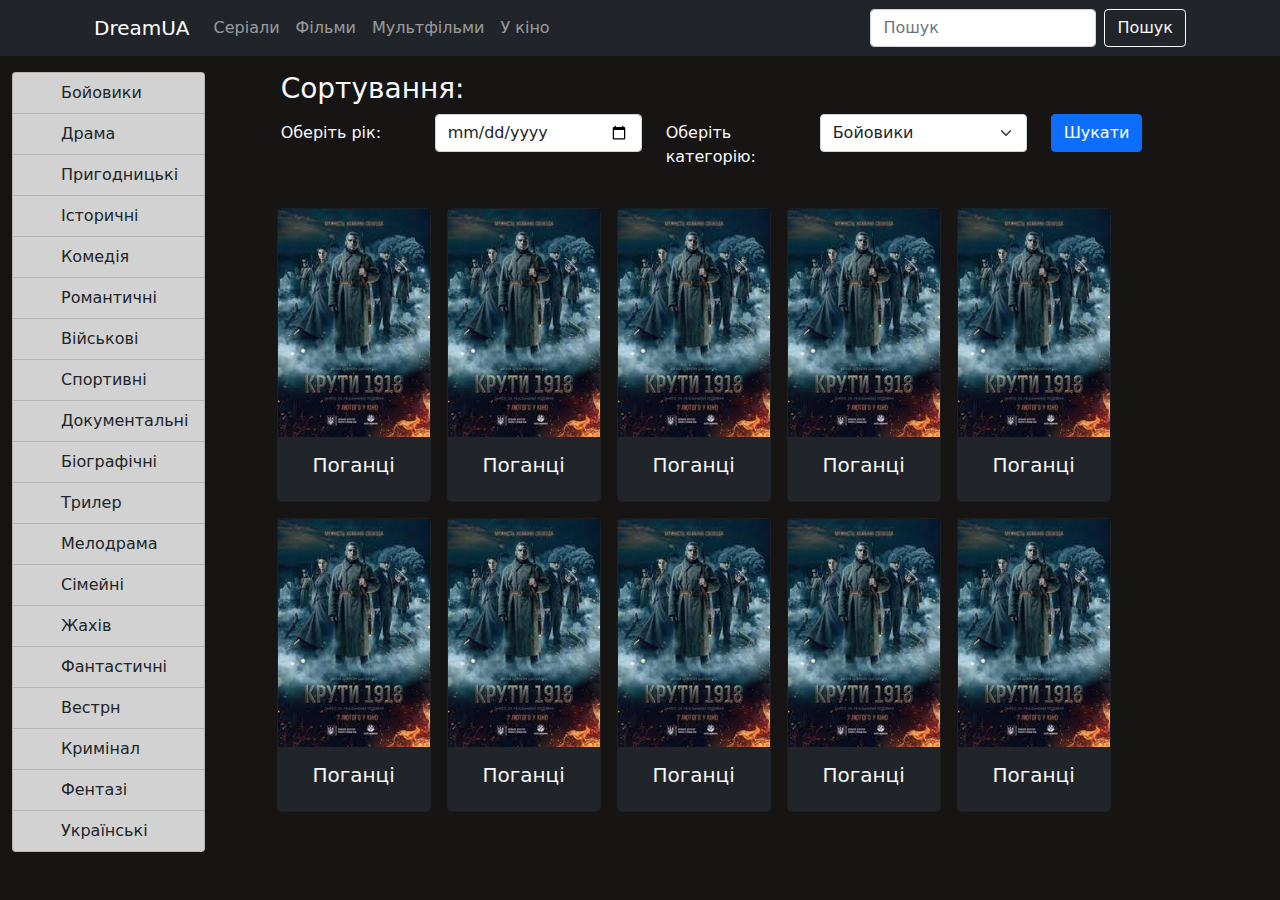
==== search.html @ 16dbdd91 "films site html" ====
<!DOCTYPE html>
<html lang="en">
<head>
  <meta charset="UTF-8">
  <link href="static/css/bootstrap.min.css" rel="stylesheet">
  <link href="static/css/main.css" rel="stylesheet">
  <script src="https://cdn.jsdelivr.net/npm/bootstrap@5.0.0-beta3/dist/js/bootstrap.bundle.min.js"
          integrity="sha384-JEW9xMcG8R+pH31jmWH6WWP0WintQrMb4s7ZOdauHnUtxwoG2vI5DkLtS3qm9Ekf"
          crossorigin="anonymous"></script>

  <title>Films</title>
</head>
<body>
<header class="bg-dark">
  <div class="container">
    <nav class="navbar navbar-expand-sm navbar-dark bg-dark">
      <div class="container">
        <a class="navbar-brand" href="index.html">DreamUA</a>
        <ul class="navbar-nav me-auto">
          <li class="nav-item">
            <a class="nav-link" href="search.html">Серіали</a>
          </li>
          <li class="nav-item">
            <a class="nav-link" href="search.html">Фільми</a>
          </li>
          <li class="nav-item">
            <a class="nav-link" href="search.html">Мультфільми</a>
          </li>
          <li class="nav-item">
            <a class="nav-link" href="search.html">У кіно</a>
          </li>
        </ul>
        <form class="d-flex">
          <input class="form-control me-2" type="search" placeholder="Пошук" aria-label="Search">
          <button class="btn btn-outline-light" type="submit">Пошук</button>
        </form>
      </div>
    </nav>
  </div>
</header>
<div class="container-fluid row mt-3">
  <div class="list-group col-2">
    <a href="#" class="list-group-item list-group-item-action ps-5 side-bar">Бойовики</a>
    <a href="#" class="list-group-item list-group-item-action ps-5 side-bar">Драма</a>
    <a href="#" class="list-group-item list-group-item-action ps-5 side-bar">Пригодницькі</a>
    <a href="#" class="list-group-item list-group-item-action ps-5 side-bar">Історичні</a>
    <a href="#" class="list-group-item list-group-item-action ps-5 side-bar">Комедія</a>
    <a href="#" class="list-group-item list-group-item-action ps-5 side-bar">Романтичні</a>
    <a href="#" class="list-group-item list-group-item-action ps-5 side-bar">Військові</a>
    <a href="#" class="list-group-item list-group-item-action ps-5 side-bar">Спортивні</a>
    <a href="#" class="list-group-item list-group-item-action ps-5 side-bar">Документальні</a>
    <a href="#" class="list-group-item list-group-item-action ps-5 side-bar">Біографічні</a>
    <a href="#" class="list-group-item list-group-item-action ps-5 side-bar">Трилер</a>
    <a href="#" class="list-group-item list-group-item-action ps-5 side-bar">Мелодрама</a>
    <a href="#" class="list-group-item list-group-item-action ps-5 side-bar">Сімейні</a>
    <a href="#" class="list-group-item list-group-item-action ps-5 side-bar">Жахів</a>
    <a href="#" class="list-group-item list-group-item-action ps-5 side-bar">Фантастичні</a>
    <a href="#" class="list-group-item list-group-item-action ps-5 side-bar">Вестрн</a>
    <a href="#" class="list-group-item list-group-item-action ps-5 side-bar">Кримінал</a>
    <a href="#" class="list-group-item list-group-item-action ps-5 side-bar">Фентазі</a>
    <a href="#" class="list-group-item list-group-item-action ps-5 side-bar">Українські</a>
  </div>
  <div class="container col-9">
    <h3 class="text-light">Сортування:</h3>
    <div class="row mb-4">
        <label for="year" class="col-sm-2 col-form-label text-light">Оберіть рік:</label>
        <div class="col-sm-3">
          <input class="form-control" type="date" id="year">
        </div>
        <label for="film" class="col-sm-2 col-form-label text-light">Оберіть категорію:</label>
        <div class="col-sm-3">
          <select class="form-select" aria-label="Select genre" id="film">
            <option value="1">Бойовики</option>
            <option value="2">Драма</option>
            <option value="3">Пригодницькі</option>
            <option value="3">Історичні</option>
            <option value="3">Комедія</option>
            <option value="3">Романтичні</option>
            <option value="3">Військові</option>
            <option value="3">Спортивні</option>
            <option value="3">Документальні</option>
            <option value="3">Біографічні</option>
            <option value="3">Трилер</option>
            <option value="3">Мелодрама</option>
            <option value="3">Сімейні</option>
            <option value="3">Жахів</option>
            <option value="3">Фантастичні</option>
            <option value="3">Вестрн</option>
            <option value="3">Кримінал</option>
            <option value="3">Фентазі</option>
            <option value="3">Українські</option>
          </select>
        </div>
      <div class=" col-sm-2">
        <button class="btn btn-primary col">Шукати</button>
      </div>
    </div>
    <div class="row mb-5">
      <div class="card p-0 bg-dark col-lg-2 m-md-2 mb-2 rounded-3">
        <img src="static/image/search/film.png" alt="Card image cap">
        <div class="card-body">
          <h5 class="card-title text-light text-center">Поганці</h5>
        </div>
      </div>
      <div class="card p-0 bg-dark col-lg-2 mb-2 m-md-2 rounded-3">
        <img src="static/image/search/film.png" alt="Card image cap">
        <div class="card-body">
          <h5 class="card-title text-light text-center">Поганці</h5>
        </div>
      </div>
      <div class="card p-0 bg-dark col-lg-2 mb-2 m-md-2 rounded-3">
        <img src="static/image/search/film.png" alt="Card image cap">
        <div class="card-body">
          <h5 class="card-title text-light text-center">Поганці</h5>
        </div>
      </div>
      <div class="card p-0 bg-dark col-lg-2 mb-2 m-md-2 rounded-3">
        <img src="static/image/search/film.png" alt="Card image cap">
        <div class="card-body">
          <h5 class="card-title text-light text-center">Поганці</h5>
        </div>
      </div>
      <div class="card p-0 bg-dark col-lg-2 mb-2 m-md-2 rounded-3">
        <img src="static/image/search/film.png" alt="Card image cap">
        <div class="card-body">
          <h5 class="card-title text-light text-center">Поганці</h5>
        </div>
      </div>
      <div class="card p-0 bg-dark col-lg-2 mb-2 m-md-2 rounded-3">
        <img src="static/image/search/film.png" alt="Card image cap">
        <div class="card-body">
          <h5 class="card-title text-light text-center">Поганці</h5>
        </div>
      </div>
      <div class="card p-0 bg-dark col-lg-2 mb-2 m-md-2 rounded-3">
        <img src="static/image/search/film.png" alt="Card image cap">
        <div class="card-body">
          <h5 class="card-title text-light text-center">Поганці</h5>
        </div>
      </div>
      <div class="card p-0 bg-dark col-lg-2 mb-2 m-md-2 rounded-3">
        <img src="static/image/search/film.png" alt="Card image cap">
        <div class="card-body">
          <h5 class="card-title text-light text-center">Поганці</h5>
        </div>
      </div>
      <div class="card p-0 bg-dark col-lg-2 mb-2 m-md-2 rounded-3">
        <img src="static/image/search/film.png" alt="Card image cap">
        <div class="card-body">
          <h5 class="card-title text-light text-center">Поганці</h5>
        </div>
      </div>
      <div class="card p-0 bg-dark col-lg-2 mb-2 m-md-2 rounded-3">
        <img src="static/image/search/film.png" alt="Card image cap">
        <div class="card-body">
          <h5 class="card-title text-light text-center">Поганці</h5>
        </div>
      </div>
    </div>
    </div>
  </div>
</div>
</body>
</html>
---- static/css/main.css ----
body {
  background-color: #171414;
}

.side-bar {
  background-color: #d2d2d2;
}
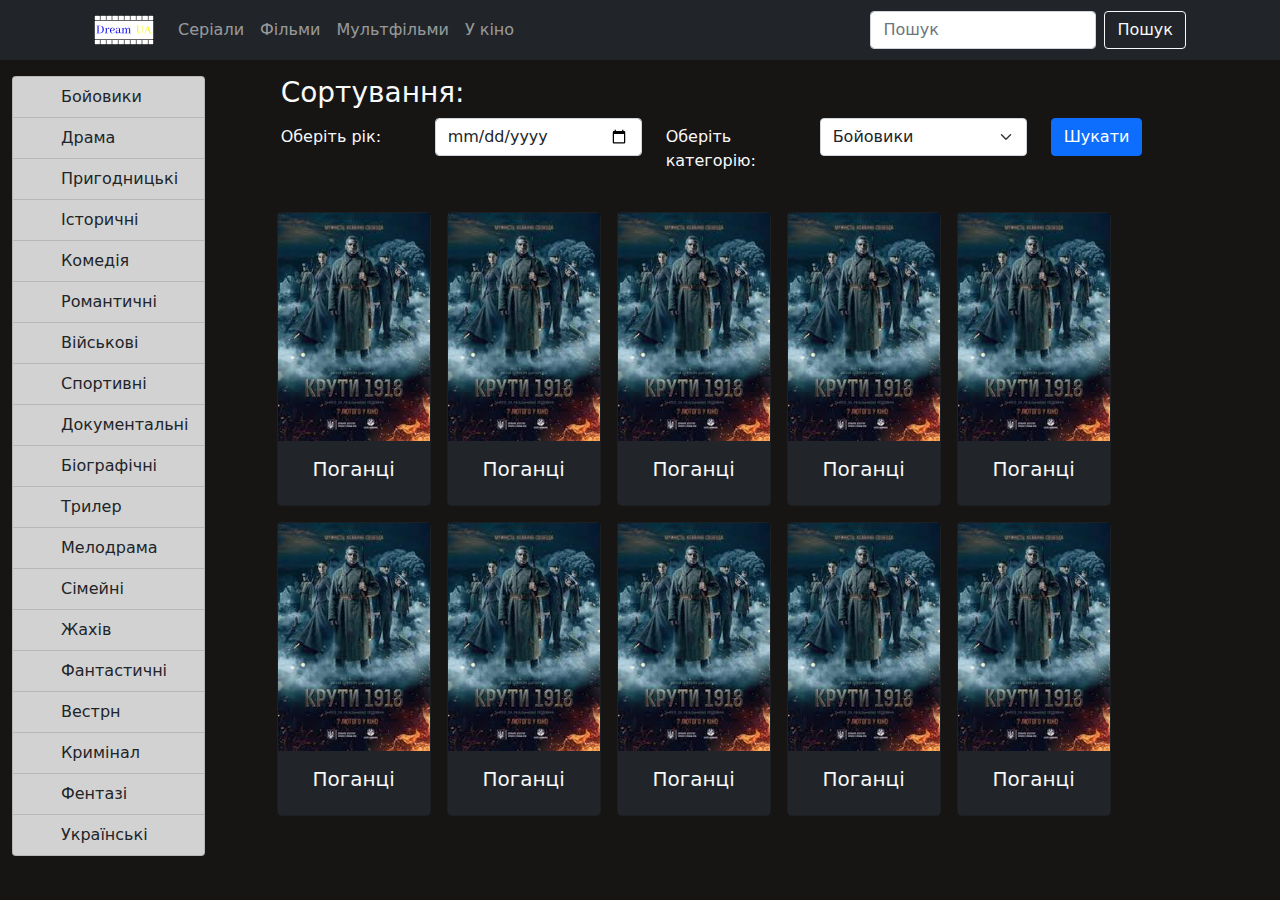
==== commit f3ca0ac3: "logo added" ====
--- a/search.html
+++ b/search.html
@@ -4,6 +4,7 @@
   <meta charset="UTF-8">
   <link href="static/css/bootstrap.min.css" rel="stylesheet">
   <link href="static/css/main.css" rel="stylesheet">
+  <link rel="shortcut icon" type="image/x-icon" href="static/image/logo/DreamUA.svg"/>
   <script src="https://cdn.jsdelivr.net/npm/bootstrap@5.0.0-beta3/dist/js/bootstrap.bundle.min.js"
           integrity="sha384-JEW9xMcG8R+pH31jmWH6WWP0WintQrMb4s7ZOdauHnUtxwoG2vI5DkLtS3qm9Ekf"
           crossorigin="anonymous"></script>
@@ -15,7 +16,9 @@
   <div class="container">
     <nav class="navbar navbar-expand-sm navbar-dark bg-dark">
       <div class="container">
-        <a class="navbar-brand" href="index.html">DreamUA</a>
+        <a class="navbar-brand" href="index.html">
+          <img src="static/image/logo/DreamUA.svg" alt="" width="60" height="34">
+        </a>
         <ul class="navbar-nav me-auto">
           <li class="nav-item">
             <a class="nav-link" href="search.html">Серіали</a>
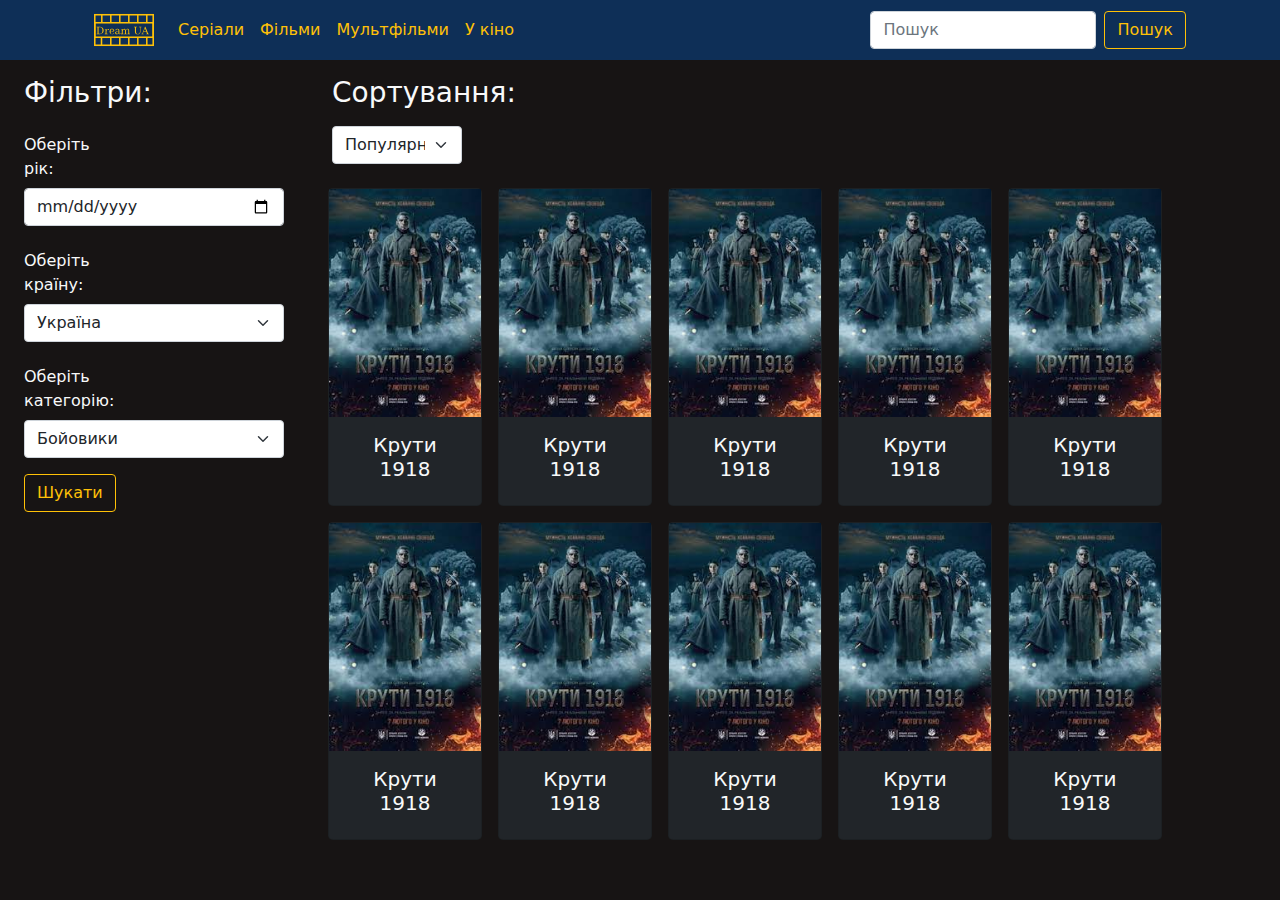
==== commit 4710ede3: "navbar edit" ====
--- a/search.html
+++ b/search.html
@@ -4,7 +4,7 @@
   <meta charset="UTF-8">
   <link href="static/css/bootstrap.min.css" rel="stylesheet">
   <link href="static/css/main.css" rel="stylesheet">
-  <link rel="shortcut icon" type="image/x-icon" href="static/image/logo/DreamUA.svg"/>
+  <link rel="shortcut icon" type="image/x-icon" href="static/image/logo/logo.svg"/>
   <script src="https://cdn.jsdelivr.net/npm/bootstrap@5.0.0-beta3/dist/js/bootstrap.bundle.min.js"
           integrity="sha384-JEW9xMcG8R+pH31jmWH6WWP0WintQrMb4s7ZOdauHnUtxwoG2vI5DkLtS3qm9Ekf"
           crossorigin="anonymous"></script>
@@ -12,66 +12,65 @@
   <title>Films</title>
 </head>
 <body>
-<header class="bg-dark">
+<header>
   <div class="container">
-    <nav class="navbar navbar-expand-sm navbar-dark bg-dark">
+    <nav class="navbar navbar-expand-sm navbar-dark">
       <div class="container">
         <a class="navbar-brand" href="index.html">
-          <img src="static/image/logo/DreamUA.svg" alt="" width="60" height="34">
+          <img src="static/image/logo/logoYellow.svg" alt="" width="60" height="34">
         </a>
         <ul class="navbar-nav me-auto">
           <li class="nav-item">
-            <a class="nav-link" href="search.html">Серіали</a>
+            <a class="nav-link text-warning" href="search.html">Серіали</a>
           </li>
           <li class="nav-item">
-            <a class="nav-link" href="search.html">Фільми</a>
+            <a class="nav-link text-warning" href="search.html">Фільми</a>
           </li>
           <li class="nav-item">
-            <a class="nav-link" href="search.html">Мультфільми</a>
+            <a class="nav-link text-warning" href="search.html">Мультфільми</a>
           </li>
           <li class="nav-item">
-            <a class="nav-link" href="search.html">У кіно</a>
+            <a class="nav-link text-warning" href="search.html">У кіно</a>
           </li>
         </ul>
         <form class="d-flex">
           <input class="form-control me-2" type="search" placeholder="Пошук" aria-label="Search">
-          <button class="btn btn-outline-light" type="submit">Пошук</button>
+          <button class="btn btn-outline-warning" type="submit">Пошук</button>
         </form>
       </div>
     </nav>
   </div>
 </header>
 <div class="container-fluid row mt-3">
-  <div class="list-group col-2">
-    <a href="#" class="list-group-item list-group-item-action ps-5 side-bar">Бойовики</a>
-    <a href="#" class="list-group-item list-group-item-action ps-5 side-bar">Драма</a>
-    <a href="#" class="list-group-item list-group-item-action ps-5 side-bar">Пригодницькі</a>
-    <a href="#" class="list-group-item list-group-item-action ps-5 side-bar">Історичні</a>
-    <a href="#" class="list-group-item list-group-item-action ps-5 side-bar">Комедія</a>
-    <a href="#" class="list-group-item list-group-item-action ps-5 side-bar">Романтичні</a>
-    <a href="#" class="list-group-item list-group-item-action ps-5 side-bar">Військові</a>
-    <a href="#" class="list-group-item list-group-item-action ps-5 side-bar">Спортивні</a>
-    <a href="#" class="list-group-item list-group-item-action ps-5 side-bar">Документальні</a>
-    <a href="#" class="list-group-item list-group-item-action ps-5 side-bar">Біографічні</a>
-    <a href="#" class="list-group-item list-group-item-action ps-5 side-bar">Трилер</a>
-    <a href="#" class="list-group-item list-group-item-action ps-5 side-bar">Мелодрама</a>
-    <a href="#" class="list-group-item list-group-item-action ps-5 side-bar">Сімейні</a>
-    <a href="#" class="list-group-item list-group-item-action ps-5 side-bar">Жахів</a>
-    <a href="#" class="list-group-item list-group-item-action ps-5 side-bar">Фантастичні</a>
-    <a href="#" class="list-group-item list-group-item-action ps-5 side-bar">Вестрн</a>
-    <a href="#" class="list-group-item list-group-item-action ps-5 side-bar">Кримінал</a>
-    <a href="#" class="list-group-item list-group-item-action ps-5 side-bar">Фентазі</a>
-    <a href="#" class="list-group-item list-group-item-action ps-5 side-bar">Українські</a>
-  </div>
-  <div class="container col-9">
-    <h3 class="text-light">Сортування:</h3>
-    <div class="row mb-4">
-        <label for="year" class="col-sm-2 col-form-label text-light">Оберіть рік:</label>
-        <div class="col-sm-3">
-          <input class="form-control" type="date" id="year">
+  <div class="col-lg-3">
+    <div class="row">
+      <h3 class="text-light mb-3">Фільтри:</h3>
+      <div class="row mb-3">
+        <div class="col-lg-5">
+          <label for="year" class="col-form-label text-light">Оберіть рік:</label>
         </div>
-        <label for="film" class="col-sm-2 col-form-label text-light">Оберіть категорію:</label>
-        <div class="col-sm-3">
+        <div class="col-lg-12">
+          <input class="col-10 form-control" type="date" id="year">
+        </div>
+      </div>
+      <div class="row mb-3">
+        <div class="col-lg-5">
+          <label for="country" class="col-form-label text-light">Оберіть країну:</label>
+        </div>
+        <div class="col-lg-12">
+          <select class="form-select" aria-label="Select genre" id="country">
+            <option value="1">Україна</option>
+            <option value="2">Америка</option>
+            <option value="2">Італія</option>
+            <option value="2">Великобританія</option>
+          </select>
+        </div>
+      </div>
+      <div class="row mb-3">
+        <div class="col-lg-5">
+          <label for="film" class="col-form-label text-light">Оберіть категорію:</label>
+        </div>
+        <div class="col-lg-12">
           <select class="form-select" aria-label="Select genre" id="film">
             <option value="1">Бойовики</option>
             <option value="2">Драма</option>
@@ -94,74 +93,87 @@
             <option value="3">Українські</option>
           </select>
         </div>
+      </div>
       <div class=" col-sm-2">
-        <button class="btn btn-primary col">Шукати</button>
+        <button class="btn btn-outline-warning col">Шукати</button>
+      </div>
+    </div>
+  </div>
+  <div class="container col-9">
+    <h3 class="text-light mb-3">Сортування:</h3>
+    <div class="row mb-3">
+      <div class="col-lg-2">
+        <select class="form-select" aria-label="Select genre" id="type">
+          <option value="1">Популярне</option>
+          <option value="1">Новинки</option>
+          <option value="1">Більше переглядів</option>
+        </select>
       </div>
     </div>
     <div class="row mb-5">
       <div class="card p-0 bg-dark col-lg-2 m-md-2 mb-2 rounded-3">
         <img src="static/image/search/film.png" alt="Card image cap">
         <div class="card-body">
-          <h5 class="card-title text-light text-center">Поганці</h5>
+          <h5 class="card-title text-light text-center">Крути 1918</h5>
         </div>
       </div>
       <div class="card p-0 bg-dark col-lg-2 mb-2 m-md-2 rounded-3">
         <img src="static/image/search/film.png" alt="Card image cap">
         <div class="card-body">
-          <h5 class="card-title text-light text-center">Поганці</h5>
+          <h5 class="card-title text-light text-center">Крути 1918</h5>
         </div>
       </div>
       <div class="card p-0 bg-dark col-lg-2 mb-2 m-md-2 rounded-3">
         <img src="static/image/search/film.png" alt="Card image cap">
         <div class="card-body">
-          <h5 class="card-title text-light text-center">Поганці</h5>
+          <h5 class="card-title text-light text-center">Крути 1918</h5>
         </div>
       </div>
       <div class="card p-0 bg-dark col-lg-2 mb-2 m-md-2 rounded-3">
         <img src="static/image/search/film.png" alt="Card image cap">
         <div class="card-body">
-          <h5 class="card-title text-light text-center">Поганці</h5>
+          <h5 class="card-title text-light text-center">Крути 1918</h5>
         </div>
       </div>
       <div class="card p-0 bg-dark col-lg-2 mb-2 m-md-2 rounded-3">
         <img src="static/image/search/film.png" alt="Card image cap">
         <div class="card-body">
-          <h5 class="card-title text-light text-center">Поганці</h5>
+          <h5 class="card-title text-light text-center">Крути 1918</h5>
         </div>
       </div>
       <div class="card p-0 bg-dark col-lg-2 mb-2 m-md-2 rounded-3">
         <img src="static/image/search/film.png" alt="Card image cap">
         <div class="card-body">
-          <h5 class="card-title text-light text-center">Поганці</h5>
+          <h5 class="card-title text-light text-center">Крути 1918</h5>
         </div>
       </div>
       <div class="card p-0 bg-dark col-lg-2 mb-2 m-md-2 rounded-3">
         <img src="static/image/search/film.png" alt="Card image cap">
         <div class="card-body">
-          <h5 class="card-title text-light text-center">Поганці</h5>
+          <h5 class="card-title text-light text-center">Крути 1918</h5>
         </div>
       </div>
       <div class="card p-0 bg-dark col-lg-2 mb-2 m-md-2 rounded-3">
         <img src="static/image/search/film.png" alt="Card image cap">
         <div class="card-body">
-          <h5 class="card-title text-light text-center">Поганці</h5>
+          <h5 class="card-title text-light text-center">Крути 1918</h5>
         </div>
       </div>
       <div class="card p-0 bg-dark col-lg-2 mb-2 m-md-2 rounded-3">
         <img src="static/image/search/film.png" alt="Card image cap">
         <div class="card-body">
-          <h5 class="card-title text-light text-center">Поганці</h5>
+          <h5 class="card-title text-light text-center">Крути 1918</h5>
         </div>
       </div>
       <div class="card p-0 bg-dark col-lg-2 mb-2 m-md-2 rounded-3">
         <img src="static/image/search/film.png" alt="Card image cap">
         <div class="card-body">
-          <h5 class="card-title text-light text-center">Поганці</h5>
+          <h5 class="card-title text-light text-center">Крути 1918</h5>
         </div>
       </div>
     </div>
-    </div>
   </div>
+</div>
 </div>
 </body>
 </html>--- a/static/css/main.css
+++ b/static/css/main.css
@@ -2,6 +2,10 @@
   background-color: #171414;
 }
 
+header {
+  background-color: #0e2f57;
+}
+
 .side-bar {
-  background-color: #d2d2d2;
+   background-color: #d2d2d2;
 }